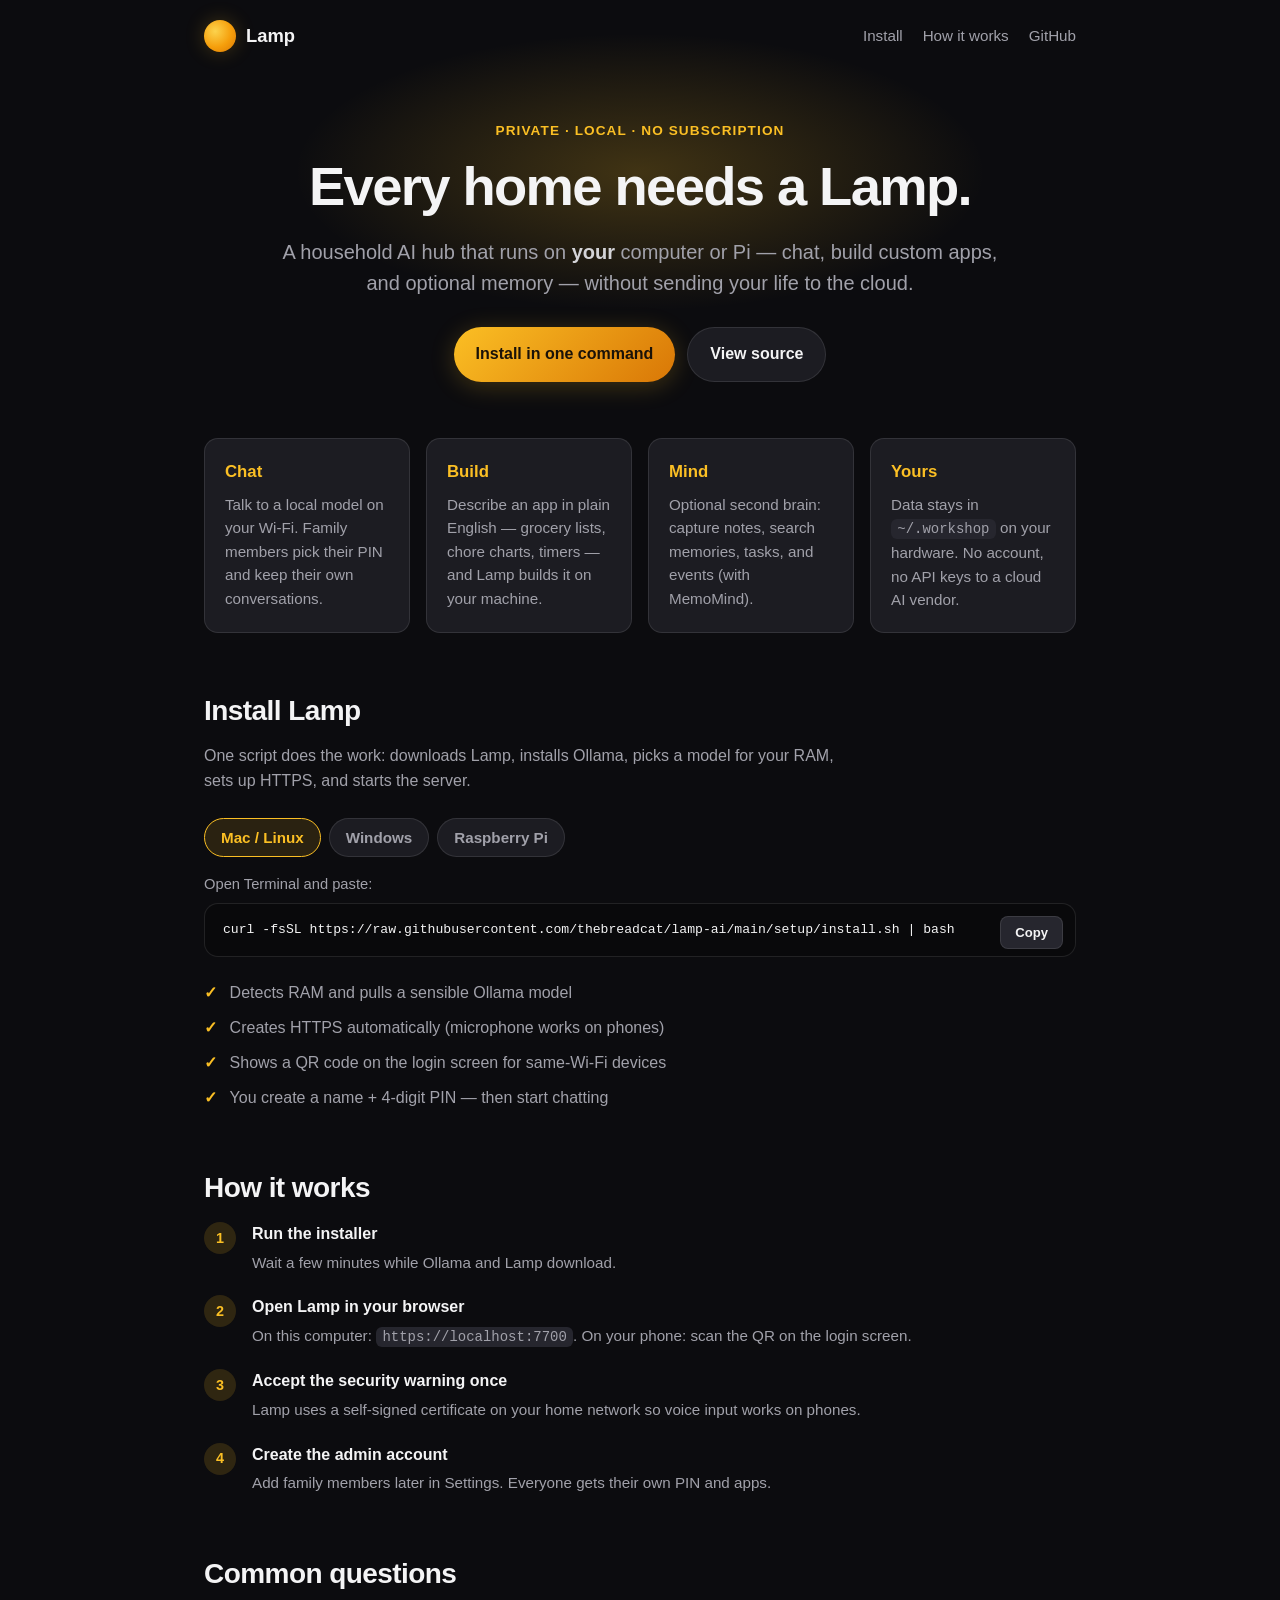
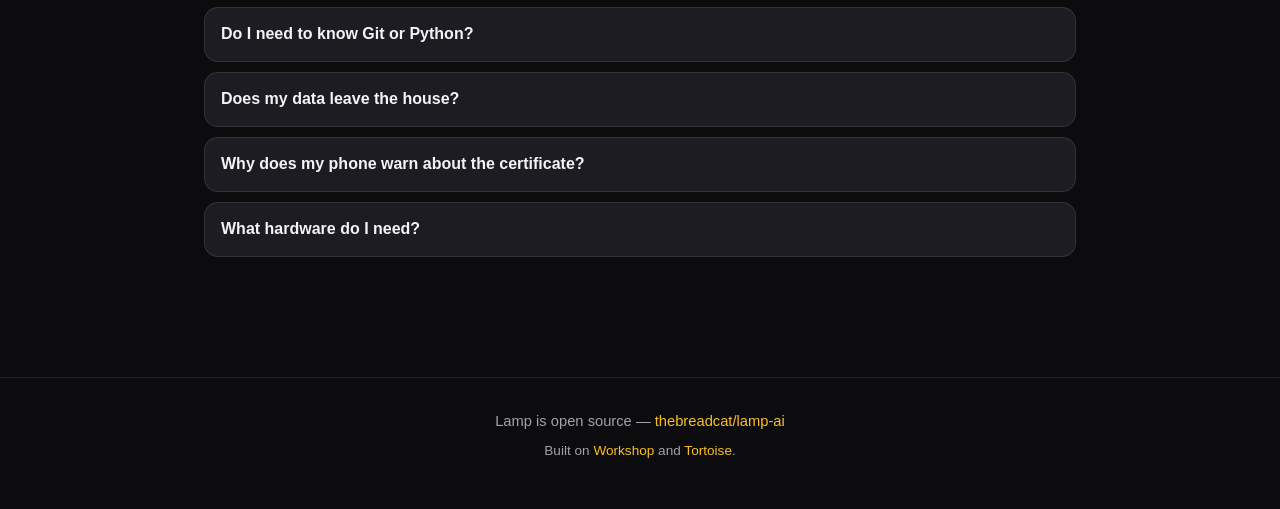
==== docs/index.html @ 06617846 "install scripts" ====
<!DOCTYPE html>
<html lang="en">
<head>
  <meta charset="UTF-8">
  <meta name="viewport" content="width=device-width, initial-scale=1">
  <meta name="description" content="Lamp — a private, local AI assistant for your home. One command to install. Chat, build apps, and remember things without cloud accounts.">
  <meta name="theme-color" content="#0c0c0f">
  <title>Lamp — Every home needs a Lamp</title>
  <link rel="icon" href="assets/favicon.svg" type="image/svg+xml">
  <link rel="stylesheet" href="style.css">
</head>
<body>
  <header class="site-header">
    <a class="brand" href="./">
      <span class="brand-mark" aria-hidden="true"></span>
      <span class="brand-name">Lamp</span>
    </a>
    <nav class="site-nav">
      <a href="#install">Install</a>
      <a href="#how">How it works</a>
      <a href="https://github.com/thebreadcat/lamp-ai" target="_blank" rel="noopener">GitHub</a>
    </nav>
  </header>

  <main>
    <section class="hero">
      <div class="hero-glow" aria-hidden="true"></div>
      <p class="eyebrow">Private · Local · No subscription</p>
      <h1>Every home needs a Lamp.</h1>
      <p class="lead">
        A household AI hub that runs on <em>your</em> computer or Pi — chat, build custom apps,
        and optional memory — without sending your life to the cloud.
      </p>
      <div class="hero-actions">
        <a class="btn btn-primary" href="#install">Install in one command</a>
        <a class="btn btn-secondary" href="https://github.com/thebreadcat/lamp-ai" target="_blank" rel="noopener">View source</a>
      </div>
    </section>

    <section class="features" aria-label="Features">
      <article class="feature-card">
        <h2>Chat</h2>
        <p>Talk to a local model on your Wi‑Fi. Family members pick their PIN and keep their own conversations.</p>
      </article>
      <article class="feature-card">
        <h2>Build</h2>
        <p>Describe an app in plain English — grocery lists, chore charts, timers — and Lamp builds it on your machine.</p>
      </article>
      <article class="feature-card">
        <h2>Mind</h2>
        <p>Optional second brain: capture notes, search memories, tasks, and events (with MemoMind).</p>
      </article>
      <article class="feature-card">
        <h2>Yours</h2>
        <p>Data stays in <code>~/.workshop</code> on your hardware. No account, no API keys to a cloud AI vendor.</p>
      </article>
    </section>

    <section id="install" class="install">
      <h2>Install Lamp</h2>
      <p class="section-lead">One script does the work: downloads Lamp, installs Ollama, picks a model for your RAM, sets up HTTPS, and starts the server.</p>

      <div class="platform-tabs" role="tablist">
        <button type="button" class="tab active" role="tab" aria-selected="true" data-panel="mac">Mac / Linux</button>
        <button type="button" class="tab" role="tab" aria-selected="false" data-panel="win">Windows</button>
        <button type="button" class="tab" role="tab" aria-selected="false" data-panel="pi">Raspberry Pi</button>
      </div>

      <div class="panel active" id="panel-mac" role="tabpanel">
        <p class="panel-hint">Open Terminal and paste:</p>
        <div class="code-block">
          <pre id="cmd-mac">curl -fsSL https://raw.githubusercontent.com/thebreadcat/lamp-ai/main/setup/install.sh | bash</pre>
          <button type="button" class="copy-btn" data-copy="cmd-mac">Copy</button>
        </div>
      </div>

      <div class="panel" id="panel-win" role="tabpanel" hidden>
        <p class="panel-hint">Open PowerShell and paste:</p>
        <div class="code-block">
          <pre id="cmd-win">irm https://raw.githubusercontent.com/thebreadcat/lamp-ai/main/setup/install.ps1 | iex</pre>
          <button type="button" class="copy-btn" data-copy="cmd-win">Copy</button>
        </div>
        <p class="panel-note">Or download <a href="https://github.com/thebreadcat/lamp-ai/blob/main/setup/install.bat">install.bat</a> from GitHub and double‑click it.</p>
      </div>

      <div class="panel" id="panel-pi" role="tabpanel" hidden>
        <p class="panel-hint">For a dedicated home device (Pi 4/5):</p>
        <div class="code-block">
          <pre id="cmd-pi">curl -fsSL https://raw.githubusercontent.com/thebreadcat/lamp-ai/main/setup/first-boot.sh | sudo bash</pre>
          <button type="button" class="copy-btn" data-copy="cmd-pi">Copy</button>
        </div>
        <p class="panel-note">Creates a Wi‑Fi setup hotspot, installs Ollama, and serves at <strong>lamp.local</strong>. See the <a href="https://github.com/thebreadcat/lamp-ai/blob/main/setup/README.md">Pi setup guide</a>.</p>
      </div>

      <ul class="install-checklist">
        <li>Detects RAM and pulls a sensible Ollama model</li>
        <li>Creates HTTPS automatically (microphone works on phones)</li>
        <li>Shows a QR code on the login screen for same‑Wi‑Fi devices</li>
        <li>You create a name + 4‑digit PIN — then start chatting</li>
      </ul>
    </section>

    <section id="how" class="steps">
      <h2>How it works</h2>
      <ol class="step-list">
        <li>
          <strong>Run the installer</strong>
          <span>Wait a few minutes while Ollama and Lamp download.</span>
        </li>
        <li>
          <strong>Open Lamp in your browser</strong>
          <span>On this computer: <code>https://localhost:7700</code>. On your phone: scan the QR on the login screen.</span>
        </li>
        <li>
          <strong>Accept the security warning once</strong>
          <span>Lamp uses a self‑signed certificate on your home network so voice input works on phones.</span>
        </li>
        <li>
          <strong>Create the admin account</strong>
          <span>Add family members later in Settings. Everyone gets their own PIN and apps.</span>
        </li>
      </ol>
    </section>

    <section class="faq">
      <h2>Common questions</h2>
      <details>
        <summary>Do I need to know Git or Python?</summary>
        <p>No. The installer handles downloads, Ollama, HTTPS, and starting the server. You only need a Mac, PC, or Pi with internet for the first run.</p>
      </details>
      <details>
        <summary>Does my data leave the house?</summary>
        <p>Chat and apps run against a model on your machine (via Ollama). Nothing is sent to Lamp’s servers — there aren’t any.</p>
      </details>
      <details>
        <summary>Why does my phone warn about the certificate?</summary>
        <p>Browsers require HTTPS for the microphone off‑localhost. Lamp generates a private certificate for your Wi‑Fi. Tap through the warning once per device — that’s normal for self‑hosted home software.</p>
      </details>
      <details>
        <summary>What hardware do I need?</summary>
        <p>A Mac or PC with 8 GB+ RAM works well. For an always‑on home hub, a Raspberry Pi 4 (4 GB+) or Pi 5 is ideal — see the <a href="https://github.com/thebreadcat/lamp-ai/blob/main/PI-REQUIREMENTS.md">Pi requirements</a>.</p>
      </details>
    </section>
  </main>

  <footer class="site-footer">
    <p>Lamp is open source — <a href="https://github.com/thebreadcat/lamp-ai">thebreadcat/lamp-ai</a></p>
    <p class="footer-sub">Built on <a href="https://github.com/thebreadcat/workshop">Workshop</a> and <a href="https://github.com/thebreadcat/tortoise">Tortoise</a>.</p>
  </footer>

  <script>
    document.querySelectorAll(".platform-tabs .tab").forEach((tab) => {
      tab.addEventListener("click", () => {
        document.querySelectorAll(".platform-tabs .tab").forEach((t) => {
          t.classList.toggle("active", t === tab);
          t.setAttribute("aria-selected", t === tab ? "true" : "false");
        });
        document.querySelectorAll(".panel").forEach((p) => {
          const on = p.id === "panel-" + tab.dataset.panel;
          p.classList.toggle("active", on);
          p.hidden = !on;
        });
      });
    });
    document.querySelectorAll(".copy-btn").forEach((btn) => {
      btn.addEventListener("click", async () => {
        const id = btn.dataset.copy;
        const text = document.getElementById(id)?.textContent?.trim();
        if (!text) return;
        try {
          await navigator.clipboard.writeText(text);
          const prev = btn.textContent;
          btn.textContent = "Copied!";
          setTimeout(() => { btn.textContent = prev; }, 1600);
        } catch (_) {
          btn.textContent = "Select & copy";
        }
      });
    });
  </script>
</body>
</html>
---- docs/style.css ----
*, *::before, *::after { box-sizing: border-box; margin: 0; padding: 0; }

:root {
  color-scheme: dark;
  --bg: #0c0c0f;
  --surface: #1c1c22;
  --surface-raised: #26262e;
  --border: rgba(255, 255, 255, 0.1);
  --text: #f4f4f5;
  --muted: #a1a1aa;
  --accent: #fbbf24;
  --accent-d: #d97706;
  --accent-glow: rgba(251, 191, 36, 0.22);
  --on-accent: #1a1208;
  --r: 14px;
  --max: 920px;
  font-family: -apple-system, BlinkMacSystemFont, "Segoe UI", Roboto, Helvetica, Arial, sans-serif;
  line-height: 1.55;
  background: var(--bg);
  color: var(--text);
}

body { min-height: 100vh; }

a { color: var(--accent); text-decoration: none; }
a:hover { text-decoration: underline; }

code {
  font-family: ui-monospace, SFMono-Regular, Menlo, Monaco, Consolas, monospace;
  font-size: 0.92em;
  background: var(--surface-raised);
  padding: 0.15em 0.45em;
  border-radius: 6px;
}

.site-header {
  display: flex;
  align-items: center;
  justify-content: space-between;
  gap: 16px;
  max-width: var(--max);
  margin: 0 auto;
  padding: 20px 24px;
}

.brand {
  display: flex;
  align-items: center;
  gap: 10px;
  color: var(--text);
  text-decoration: none;
  font-weight: 700;
  font-size: 1.15rem;
}

.brand-mark {
  width: 32px;
  height: 32px;
  border-radius: 50%;
  background: radial-gradient(circle at 35% 35%, #fcd34d, #f59e0b 55%, #d97706);
  box-shadow: 0 0 20px var(--accent-glow);
}

.site-nav {
  display: flex;
  gap: 20px;
  font-size: 0.95rem;
}

.site-nav a { color: var(--muted); text-decoration: none; }
.site-nav a:hover { color: var(--text); }

main {
  max-width: var(--max);
  margin: 0 auto;
  padding: 0 24px 64px;
}

.hero {
  position: relative;
  text-align: center;
  padding: 48px 0 56px;
}

.hero-glow {
  position: absolute;
  inset: -40px 10% auto;
  height: 280px;
  background: radial-gradient(ellipse at center, var(--accent-glow), transparent 70%);
  pointer-events: none;
}

.eyebrow {
  position: relative;
  font-size: 0.85rem;
  font-weight: 600;
  letter-spacing: 0.08em;
  text-transform: uppercase;
  color: var(--accent);
  margin-bottom: 16px;
}

.hero h1 {
  position: relative;
  font-size: clamp(2.2rem, 6vw, 3.4rem);
  font-weight: 700;
  letter-spacing: -0.03em;
  line-height: 1.1;
  margin-bottom: 20px;
}

.lead {
  position: relative;
  font-size: clamp(1.05rem, 2.5vw, 1.25rem);
  color: var(--muted);
  max-width: 36em;
  margin: 0 auto 28px;
}

.lead em { color: var(--subtle, #d4d4d8); font-style: normal; font-weight: 600; }

.hero-actions {
  position: relative;
  display: flex;
  flex-wrap: wrap;
  gap: 12px;
  justify-content: center;
}

.btn {
  display: inline-flex;
  align-items: center;
  justify-content: center;
  padding: 14px 22px;
  border-radius: 999px;
  font-weight: 600;
  font-size: 1rem;
  text-decoration: none;
  border: none;
  cursor: pointer;
  transition: transform 0.15s ease, box-shadow 0.15s ease;
}

.btn:hover { transform: translateY(-1px); text-decoration: none; }

.btn-primary {
  background: linear-gradient(135deg, var(--accent), var(--accent-d));
  color: var(--on-accent);
  box-shadow: 0 4px 24px var(--accent-glow);
}

.btn-secondary {
  background: var(--surface);
  color: var(--text);
  border: 1px solid var(--border);
}

.features {
  display: grid;
  grid-template-columns: repeat(auto-fit, minmax(200px, 1fr));
  gap: 16px;
  margin-bottom: 56px;
}

.feature-card {
  background: var(--surface);
  border: 1px solid var(--border);
  border-radius: var(--r);
  padding: 20px;
}

.feature-card h2 {
  font-size: 1.05rem;
  margin-bottom: 8px;
  color: var(--accent);
}

.feature-card p { font-size: 0.95rem; color: var(--muted); }

.install, .steps, .faq {
  margin-bottom: 56px;
}

.install h2, .steps h2, .faq h2 {
  font-size: 1.75rem;
  margin-bottom: 12px;
  letter-spacing: -0.02em;
}

.section-lead {
  color: var(--muted);
  margin-bottom: 24px;
  max-width: 40em;
}

.platform-tabs {
  display: flex;
  flex-wrap: wrap;
  gap: 8px;
  margin-bottom: 16px;
}

.tab {
  padding: 10px 16px;
  border-radius: 999px;
  border: 1px solid var(--border);
  background: var(--surface);
  color: var(--muted);
  font-size: 0.95rem;
  font-weight: 600;
  cursor: pointer;
}

.tab.active {
  background: rgba(251, 191, 36, 0.12);
  border-color: var(--accent);
  color: var(--accent);
}

.code-block {
  position: relative;
  background: #09090b;
  border: 1px solid var(--border);
  border-radius: var(--r);
  padding: 16px 88px 16px 18px;
  margin-bottom: 12px;
}

.code-block pre {
  overflow-x: auto;
  font-family: ui-monospace, SFMono-Regular, Menlo, Monaco, Consolas, monospace;
  font-size: 0.82rem;
  line-height: 1.5;
  white-space: pre-wrap;
  word-break: break-all;
}

.copy-btn {
  position: absolute;
  top: 12px;
  right: 12px;
  padding: 8px 14px;
  border-radius: 8px;
  border: 1px solid var(--border);
  background: var(--surface-raised);
  color: var(--text);
  font-size: 0.82rem;
  font-weight: 600;
  cursor: pointer;
}

.copy-btn:hover { border-color: var(--accent); color: var(--accent); }

.panel-note {
  font-size: 0.92rem;
  color: var(--muted);
  margin-bottom: 20px;
}

.panel-hint {
  font-size: 0.92rem;
  color: var(--muted);
  margin-bottom: 8px;
}

.install-checklist {
  list-style: none;
  margin-top: 24px;
  display: grid;
  gap: 10px;
}

.install-checklist li {
  padding-left: 1.6em;
  position: relative;
  color: var(--muted);
}

.install-checklist li::before {
  content: "✓";
  position: absolute;
  left: 0;
  color: var(--accent);
  font-weight: 700;
}

.step-list {
  list-style: none;
  counter-reset: step;
  display: grid;
  gap: 20px;
}

.step-list li {
  counter-increment: step;
  padding-left: 3rem;
  position: relative;
}

.step-list li::before {
  content: counter(step);
  position: absolute;
  left: 0;
  top: 0;
  width: 2rem;
  height: 2rem;
  border-radius: 50%;
  background: rgba(251, 191, 36, 0.15);
  color: var(--accent);
  font-weight: 700;
  display: flex;
  align-items: center;
  justify-content: center;
  font-size: 0.9rem;
}

.step-list strong {
  display: block;
  margin-bottom: 4px;
}

.step-list span { color: var(--muted); font-size: 0.95rem; }

.faq details {
  border: 1px solid var(--border);
  border-radius: var(--r);
  padding: 14px 16px;
  margin-bottom: 10px;
  background: var(--surface);
}

.faq summary {
  cursor: pointer;
  font-weight: 600;
  list-style: none;
}

.faq summary::-webkit-details-marker { display: none; }

.faq p {
  margin-top: 10px;
  color: var(--muted);
  font-size: 0.95rem;
}

.site-footer {
  text-align: center;
  padding: 32px 24px 48px;
  border-top: 1px solid var(--border);
  color: var(--muted);
  font-size: 0.92rem;
}

.footer-sub { margin-top: 8px; font-size: 0.85rem; }

@media (max-width: 600px) {
  .site-header { flex-direction: column; align-items: flex-start; }
  .code-block { padding-right: 16px; padding-bottom: 52px; }
  .copy-btn { top: auto; bottom: 12px; right: 12px; }
}
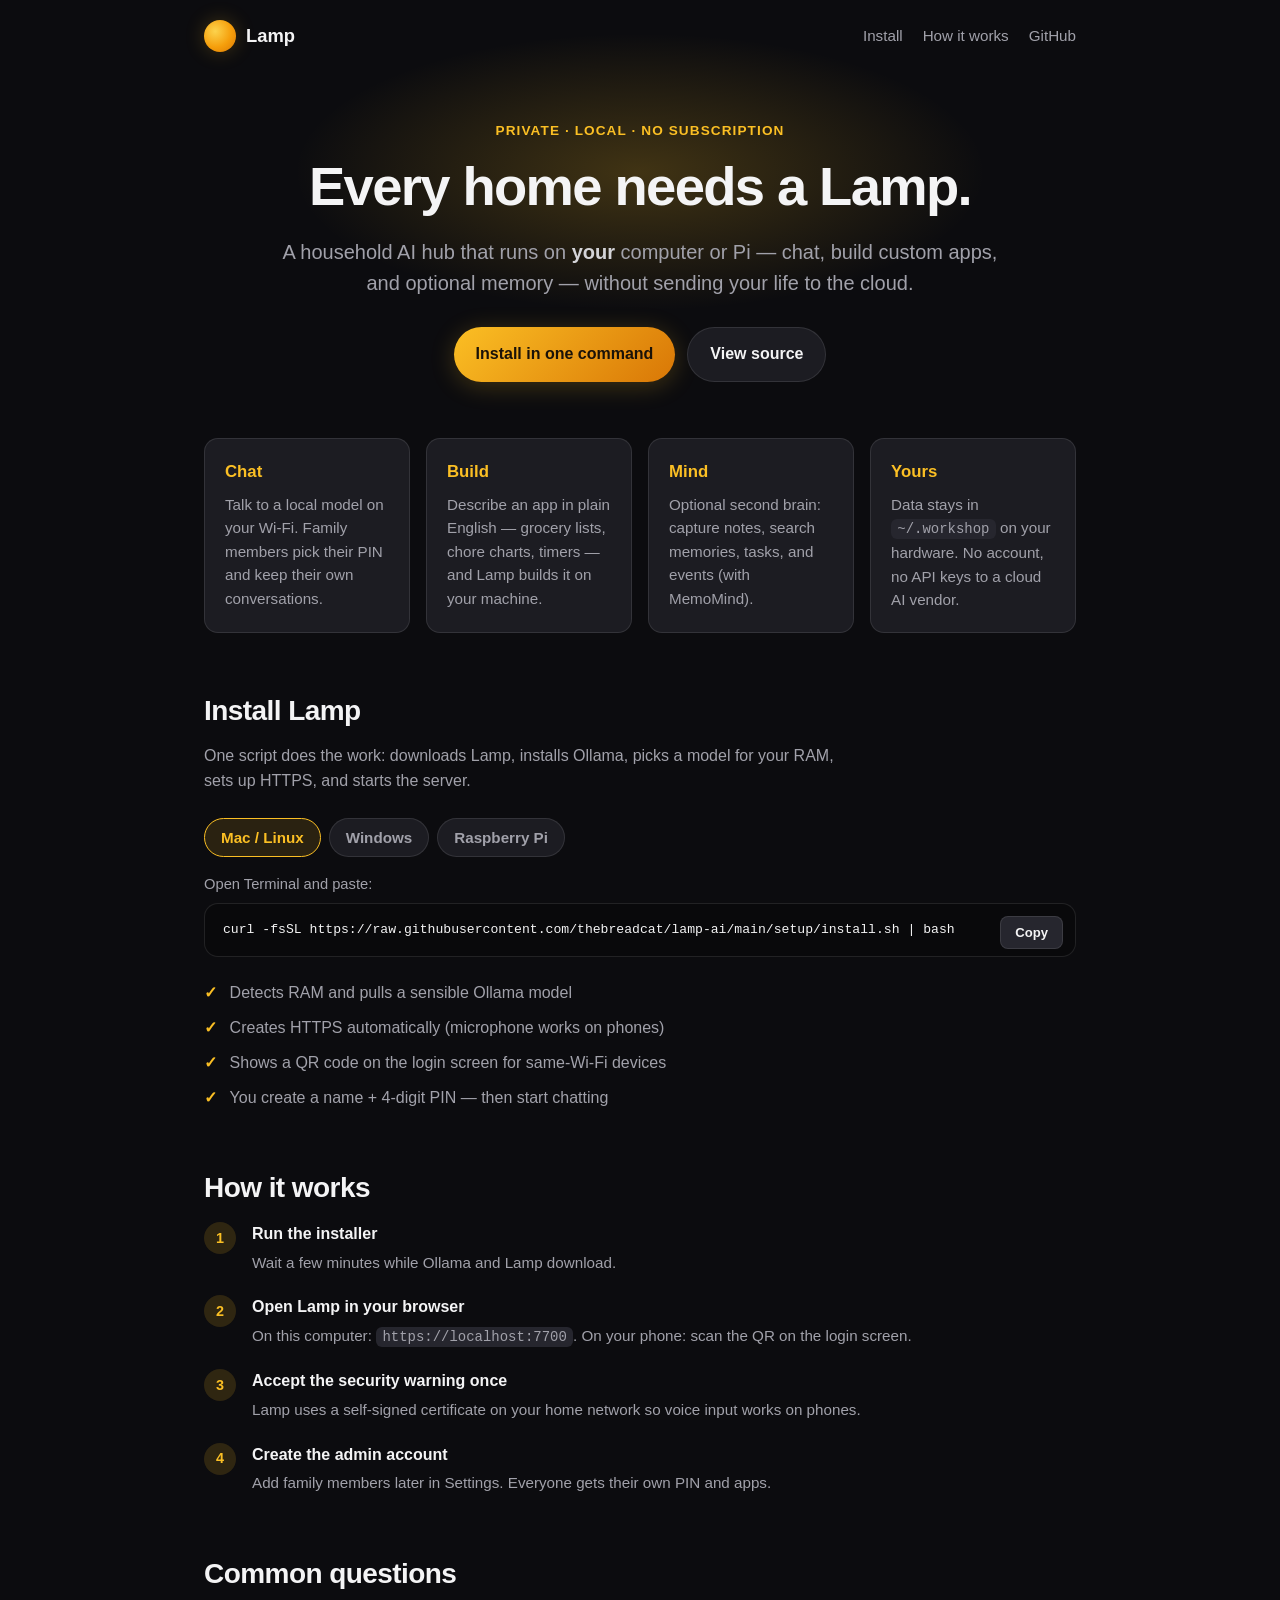
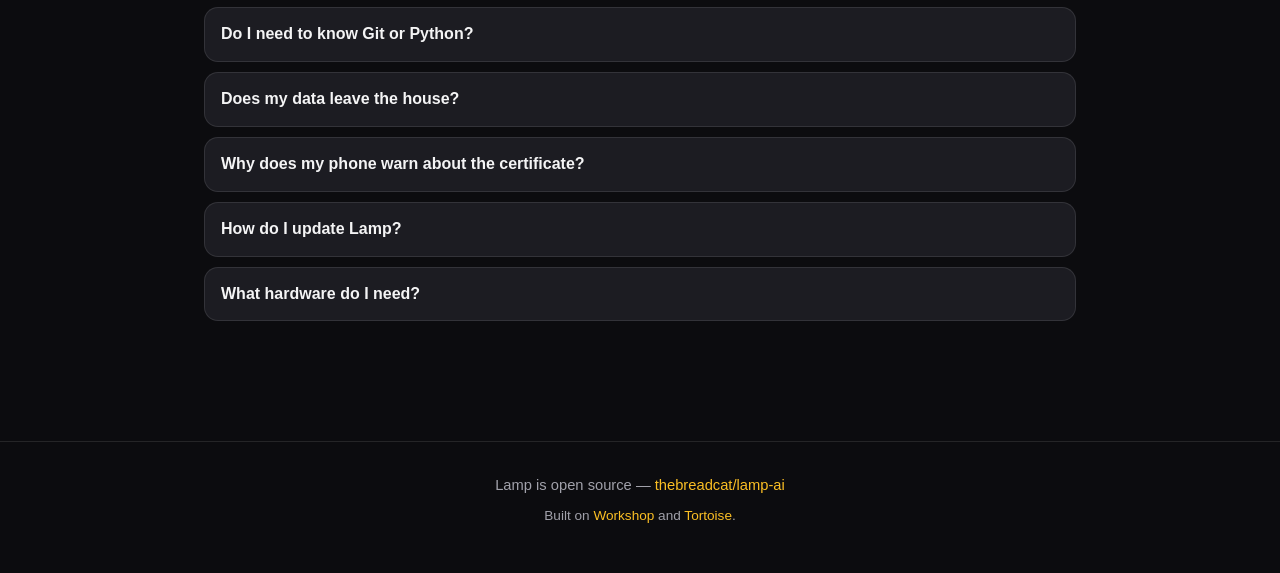
==== commit ff4c12d7: "adding updatability" ====
--- a/docs/index.html
+++ b/docs/index.html
@@ -137,6 +137,10 @@
         <p>Browsers require HTTPS for the microphone off‑localhost. Lamp generates a private certificate for your Wi‑Fi. Tap through the warning once per device — that’s normal for self‑hosted home software.</p>
       </details>
       <details>
+        <summary>How do I update Lamp?</summary>
+        <p>When an update is available, admins see a banner in Lamp. Stop the server, then run <code>python3 lamp.py --update</code> from your Lamp folder (or <code>./setup/update.sh</code>). Your data in <code>~/.workshop</code> is kept. Restart Lamp when it finishes.</p>
+      </details>
+      <details>
         <summary>What hardware do I need?</summary>
         <p>A Mac or PC with 8 GB+ RAM works well. For an always‑on home hub, a Raspberry Pi 4 (4 GB+) or Pi 5 is ideal — see the <a href="https://github.com/thebreadcat/lamp-ai/blob/main/PI-REQUIREMENTS.md">Pi requirements</a>.</p>
       </details>
